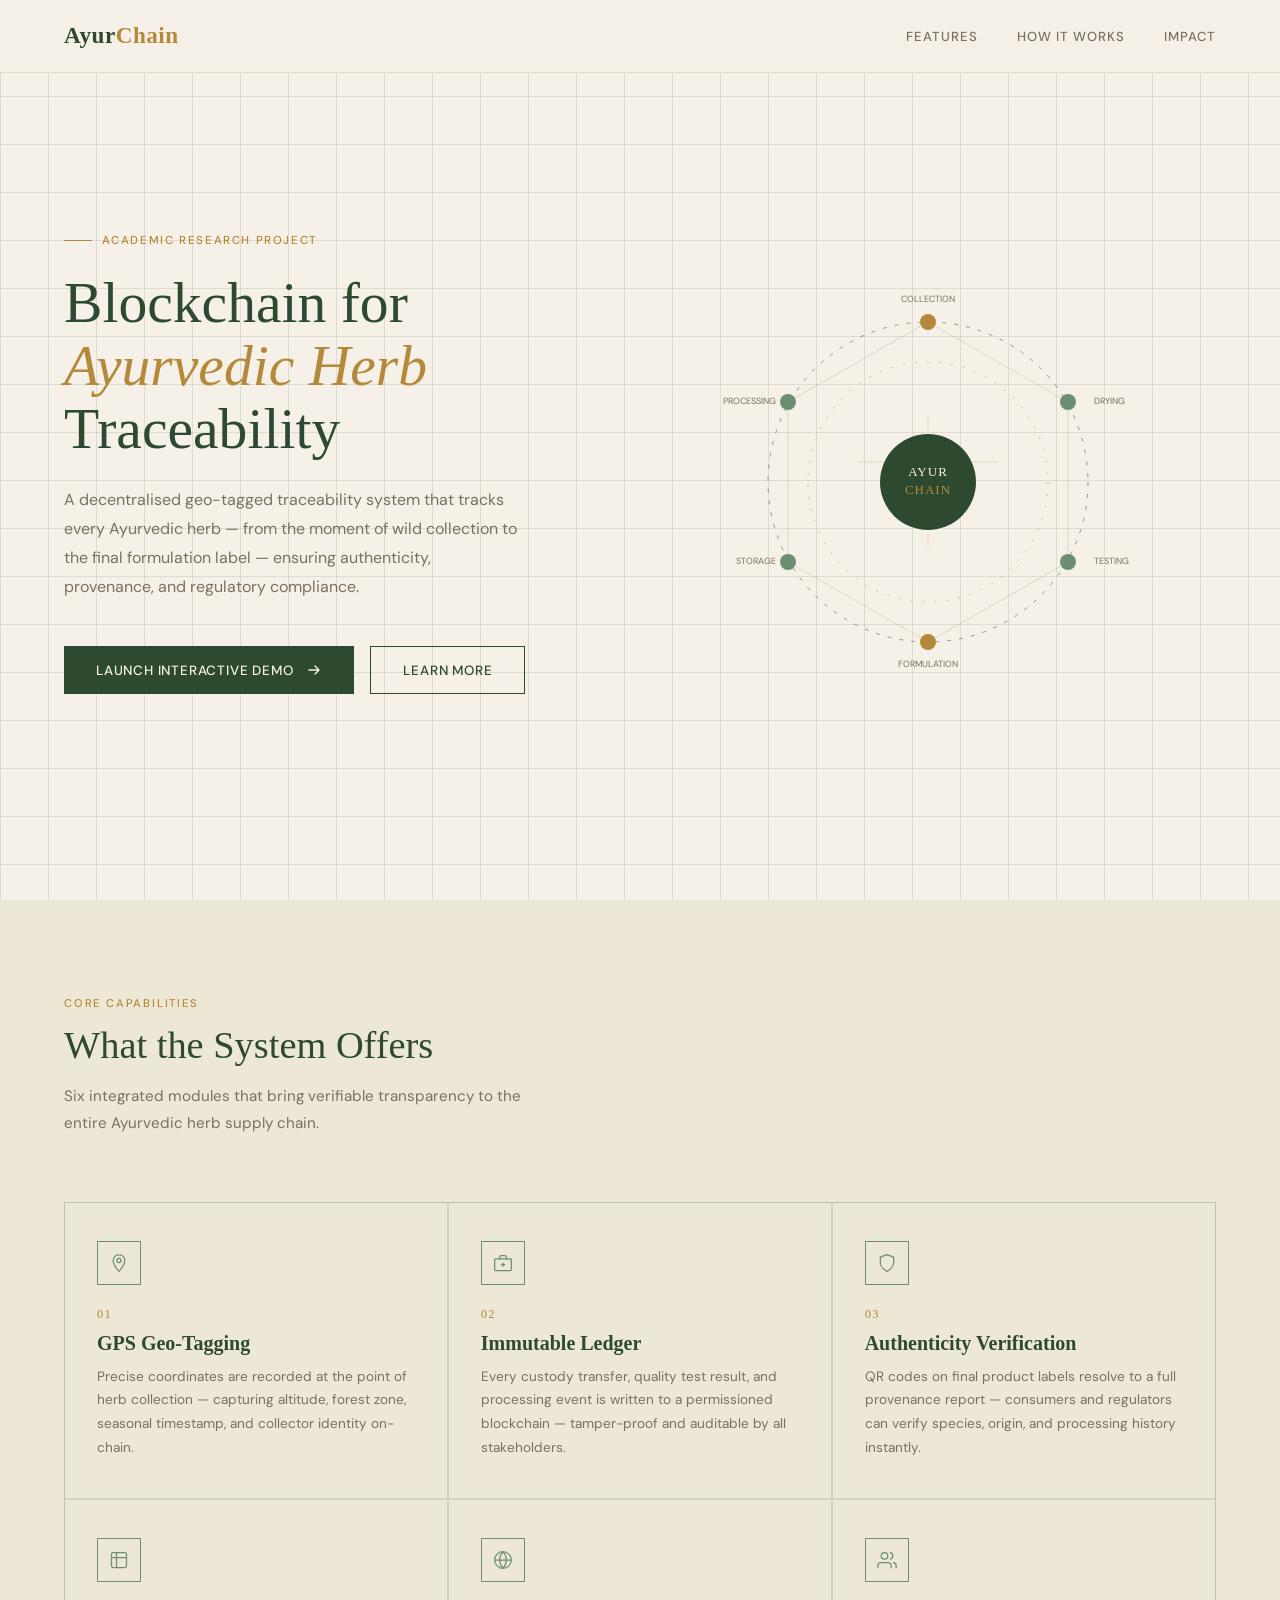
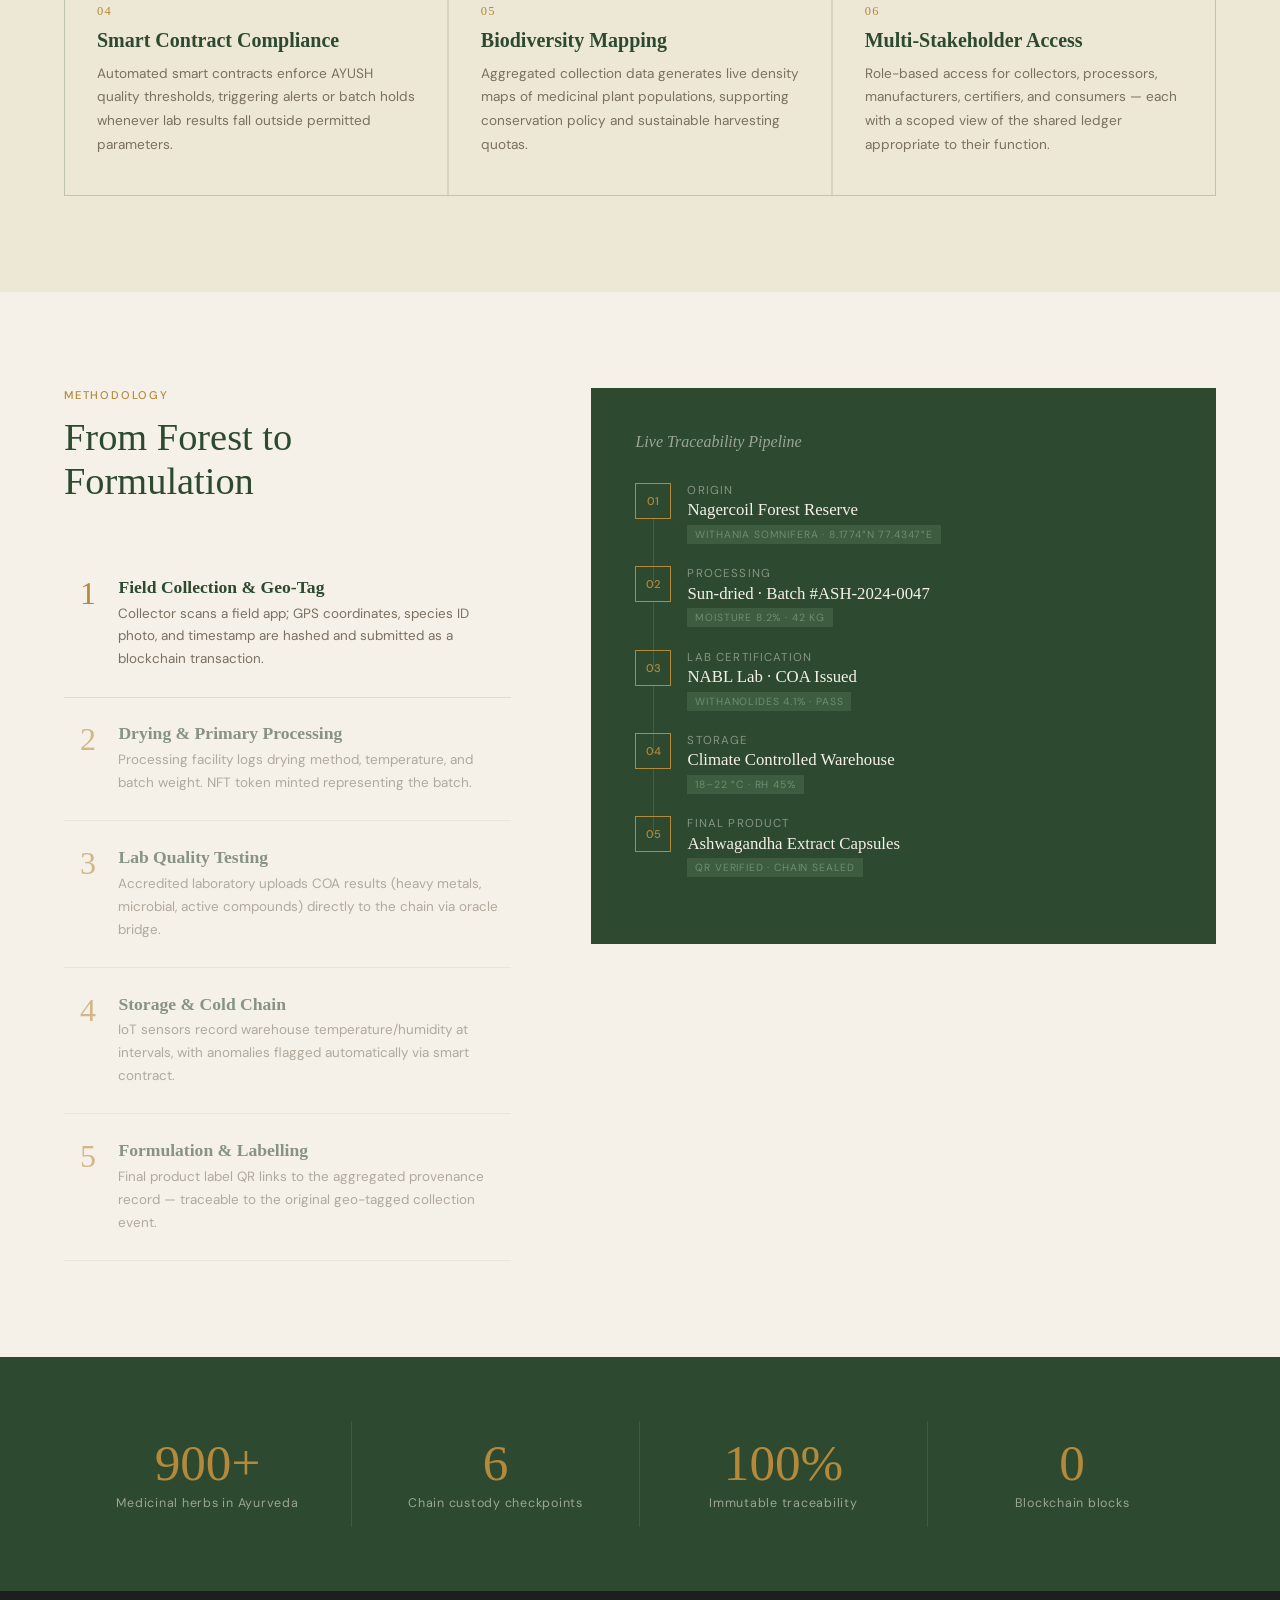
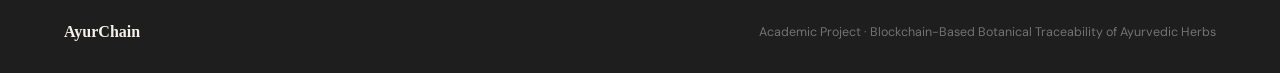
==== index.html @ 295415f4 "Add files via upload" ====
<!DOCTYPE html>
<html lang="en">
<head>
  <meta charset="UTF-8" />
  <meta name="viewport" content="width=device-width, initial-scale=1.0"/>
  <title>AyurChain — Botanical Traceability</title>
  <link href="https://fonts.googleapis.com/css2?family=Cormorant+Garant:ital,wght@0,300;0,400;0,600;1,300;1,400&family=DM+Sans:wght@300;400;500&display=swap" rel="stylesheet"/>
  <link rel="stylesheet" href="styles.css"/>

</head>
<body>

<!-- NAV -->
<nav>
  <div class="nav-logo">Ayur<span>Chain</span></div>
  <ul class="nav-links">
    <li><a href="#features">Features</a></li>
    <li><a href="#how">How It Works</a></li>
    <li><a href="#stats">Impact</a></li>
  </ul>
</nav>

<!-- HERO -->
<section class="hero">
  <div class="hero-text">
    <div class="hero-eyebrow">Academic Research Project</div>
    <h1>Blockchain for<br><em>Ayurvedic Herb</em><br>Traceability</h1>
    <p class="hero-desc">
      A decentralised geo-tagged traceability system that tracks every Ayurvedic herb — from the moment of wild collection to the final formulation label — ensuring authenticity, provenance, and regulatory compliance.
    </p>
    <div class="hero-buttons">
      <a href="Ayurchain.html" class="hero-cta">
        Launch Interactive Demo
        <svg width="16" height="16" viewBox="0 0 16 16" fill="none">
          <path d="M3 8h10M9 4l4 4-4 4" stroke="currentColor" stroke-width="1.4" stroke-linecap="round" stroke-linejoin="round"/>
        </svg>
      </a>
      <a href="#features" class="hero-cta hero-cta-secondary">
        Learn More
      </a>
    </div>
  </div>

  <div class="hero-visual">
    <div class="chain-diagram">
      <svg viewBox="0 0 420 420" fill="none" xmlns="http://www.w3.org/2000/svg">
        <!-- Rotating ring -->
        <circle class="spin" cx="210" cy="210" r="160" stroke="#2d4a30" stroke-width="0.5" stroke-dasharray="4 8"/>
        <circle cx="210" cy="210" r="120" stroke="#b5893a" stroke-width="0.5" stroke-dasharray="2 10"/>

        <!-- Geo nodes -->
        <circle class="pulse-dot" cx="210" cy="50"  r="8" fill="#b5893a"/>
        <circle class="pulse-dot" cx="350" cy="130" r="8" fill="#6b8f71"/>
        <circle class="pulse-dot" cx="350" cy="290" r="8" fill="#6b8f71"/>
        <circle class="pulse-dot" cx="210" cy="370" r="8" fill="#b5893a"/>
        <circle class="pulse-dot" cx="70"  cy="290" r="8" fill="#6b8f71"/>
        <circle class="pulse-dot" cx="70"  cy="130" r="8" fill="#6b8f71"/>

        <!-- Connecting lines -->
        <line x1="210" y1="50"  x2="350" y2="130" stroke="#b5893a" stroke-width="0.6" opacity="0.4"/>
        <line x1="350" y1="130" x2="350" y2="290" stroke="#6b8f71" stroke-width="0.6" opacity="0.4"/>
        <line x1="350" y1="290" x2="210" y2="370" stroke="#6b8f71" stroke-width="0.6" opacity="0.4"/>
        <line x1="210" y1="370" x2="70"  y2="290" stroke="#b5893a" stroke-width="0.6" opacity="0.4"/>
        <line x1="70"  y1="290" x2="70"  y2="130" stroke="#6b8f71" stroke-width="0.6" opacity="0.4"/>
        <line x1="70"  y1="130" x2="210" y2="50"  stroke="#6b8f71" stroke-width="0.6" opacity="0.4"/>

        <!-- Centre -->
        <circle cx="210" cy="210" r="48" fill="#2d4a30"/>
        <text x="210" y="204" text-anchor="middle" font-family="Cormorant Garant, serif" font-size="13" fill="#f5f0e8" letter-spacing="1">AYUR</text>
        <text x="210" y="222" text-anchor="middle" font-family="Cormorant Garant, serif" font-size="13" fill="#b5893a" letter-spacing="1">CHAIN</text>

        <!-- Node labels -->
        <text x="210" y="30"  text-anchor="middle" font-family="DM Sans,sans-serif" font-size="9" fill="#7a7062">COLLECTION</text>
        <text x="376" y="132" text-anchor="start"  font-family="DM Sans,sans-serif" font-size="9" fill="#7a7062">DRYING</text>
        <text x="376" y="292" text-anchor="start"  font-family="DM Sans,sans-serif" font-size="9" fill="#7a7062">TESTING</text>
        <text x="210" y="395" text-anchor="middle" font-family="DM Sans,sans-serif" font-size="9" fill="#7a7062">FORMULATION</text>
        <text x="58"  y="292" text-anchor="end"    font-family="DM Sans,sans-serif" font-size="9" fill="#7a7062">STORAGE</text>
        <text x="58"  y="132" text-anchor="end"    font-family="DM Sans,sans-serif" font-size="9" fill="#7a7062">PROCESSING</text>

        <!-- Hash lines decoration -->
        <line x1="140" y1="190" x2="168" y2="190" stroke="#b5893a" stroke-width="0.5" opacity="0.5"/>
        <line x1="252" y1="190" x2="280" y2="190" stroke="#b5893a" stroke-width="0.5" opacity="0.5"/>
        <line x1="210" y1="145" x2="210" y2="158" stroke="#b5893a" stroke-width="0.5" opacity="0.5"/>
        <line x1="210" y1="262" x2="210" y2="275" stroke="#b5893a" stroke-width="0.5" opacity="0.5"/>
      </svg>
    </div>
  </div>
</section>

<!-- FEATURES -->
<section class="features" id="features">
  <div class="features-header">
    <div class="section-label">Core Capabilities</div>
    <h2 class="section-title">What the System Offers</h2>
    <p class="section-sub">Six integrated modules that bring verifiable transparency to the entire Ayurvedic herb supply chain.</p>
  </div>

  <div class="features-grid">

    <div class="feature-card">
      <div class="feature-icon">
        <svg width="20" height="20" viewBox="0 0 24 24" fill="none" stroke="currentColor" stroke-width="1.5" stroke-linecap="round" stroke-linejoin="round">
          <path d="M12 2C8.13 2 5 5.13 5 9c0 5.25 7 13 7 13s7-7.75 7-13c0-3.87-3.13-7-7-7z"/>
          <circle cx="12" cy="9" r="2.5"/>
        </svg>
      </div>
      <div class="feature-num">01</div>
      <div class="feature-name">GPS Geo-Tagging</div>
      <div class="feature-desc">Precise coordinates are recorded at the point of herb collection — capturing altitude, forest zone, seasonal timestamp, and collector identity on-chain.</div>
    </div>

    <div class="feature-card">
      <div class="feature-icon">
        <svg width="20" height="20" viewBox="0 0 24 24" fill="none" stroke="currentColor" stroke-width="1.5" stroke-linecap="round" stroke-linejoin="round">
          <rect x="2" y="7" width="20" height="14" rx="1"/>
          <path d="M16 7V5a2 2 0 00-2-2h-4a2 2 0 00-2 2v2"/>
          <line x1="12" y1="12" x2="12" y2="16"/>
          <line x1="10" y1="14" x2="14" y2="14"/>
        </svg>
      </div>
      <div class="feature-num">02</div>
      <div class="feature-name">Immutable Ledger</div>
      <div class="feature-desc">Every custody transfer, quality test result, and processing event is written to a permissioned blockchain — tamper-proof and auditable by all stakeholders.</div>
    </div>

    <div class="feature-card">
      <div class="feature-icon">
        <svg width="20" height="20" viewBox="0 0 24 24" fill="none" stroke="currentColor" stroke-width="1.5" stroke-linecap="round" stroke-linejoin="round">
          <path d="M12 22s8-4 8-10V5l-8-3-8 3v7c0 6 8 10 8 10z"/>
        </svg>
      </div>
      <div class="feature-num">03</div>
      <div class="feature-name">Authenticity Verification</div>
      <div class="feature-desc">QR codes on final product labels resolve to a full provenance report — consumers and regulators can verify species, origin, and processing history instantly.</div>
    </div>

    <div class="feature-card">
      <div class="feature-icon">
        <svg width="20" height="20" viewBox="0 0 24 24" fill="none" stroke="currentColor" stroke-width="1.5" stroke-linecap="round" stroke-linejoin="round">
          <path d="M9 3H5a2 2 0 00-2 2v4m6-6h10a2 2 0 012 2v4M9 3v18m0 0h10a2 2 0 002-2V9M9 21H5a2 2 0 01-2-2V9m0 0h18"/>
        </svg>
      </div>
      <div class="feature-num">04</div>
      <div class="feature-name">Smart Contract Compliance</div>
      <div class="feature-desc">Automated smart contracts enforce AYUSH quality thresholds, triggering alerts or batch holds whenever lab results fall outside permitted parameters.</div>
    </div>

    <div class="feature-card">
      <div class="feature-icon">
        <svg width="20" height="20" viewBox="0 0 24 24" fill="none" stroke="currentColor" stroke-width="1.5" stroke-linecap="round" stroke-linejoin="round">
          <circle cx="12" cy="12" r="10"/>
          <line x1="2" y1="12" x2="22" y2="12"/>
          <path d="M12 2a15.3 15.3 0 014 10 15.3 15.3 0 01-4 10 15.3 15.3 0 01-4-10 15.3 15.3 0 014-10z"/>
        </svg>
      </div>
      <div class="feature-num">05</div>
      <div class="feature-name">Biodiversity Mapping</div>
      <div class="feature-desc">Aggregated collection data generates live density maps of medicinal plant populations, supporting conservation policy and sustainable harvesting quotas.</div>
    </div>

    <div class="feature-card">
      <div class="feature-icon">
        <svg width="20" height="20" viewBox="0 0 24 24" fill="none" stroke="currentColor" stroke-width="1.5" stroke-linecap="round" stroke-linejoin="round">
          <path d="M17 21v-2a4 4 0 00-4-4H5a4 4 0 00-4 4v2"/>
          <circle cx="9" cy="7" r="4"/>
          <path d="M23 21v-2a4 4 0 00-3-3.87"/>
          <path d="M16 3.13a4 4 0 010 7.75"/>
        </svg>
      </div>
      <div class="feature-num">06</div>
      <div class="feature-name">Multi-Stakeholder Access</div>
      <div class="feature-desc">Role-based access for collectors, processors, manufacturers, certifiers, and consumers — each with a scoped view of the shared ledger appropriate to their function.</div>
    </div>

  </div>
</section>

<!-- HOW IT WORKS -->
<section class="how" id="how">
  <div class="how-inner">
    <div>
      <div class="section-label">Methodology</div>
      <h2 class="section-title">From Forest to<br>Formulation</h2>
      <div class="steps">
        <div class="step active">
          <div class="step-num">1</div>
          <div class="step-body">
            <div class="step-title">Field Collection & Geo-Tag</div>
            <div class="step-text">Collector scans a field app; GPS coordinates, species ID photo, and timestamp are hashed and submitted as a blockchain transaction.</div>
          </div>
        </div>
        <div class="step">
          <div class="step-num">2</div>
          <div class="step-body">
            <div class="step-title">Drying & Primary Processing</div>
            <div class="step-text">Processing facility logs drying method, temperature, and batch weight. NFT token minted representing the batch.</div>
          </div>
        </div>
        <div class="step">
          <div class="step-num">3</div>
          <div class="step-body">
            <div class="step-title">Lab Quality Testing</div>
            <div class="step-text">Accredited laboratory uploads COA results (heavy metals, microbial, active compounds) directly to the chain via oracle bridge.</div>
          </div>
        </div>
        <div class="step">
          <div class="step-num">4</div>
          <div class="step-body">
            <div class="step-title">Storage & Cold Chain</div>
            <div class="step-text">IoT sensors record warehouse temperature/humidity at intervals, with anomalies flagged automatically via smart contract.</div>
          </div>
        </div>
        <div class="step">
          <div class="step-num">5</div>
          <div class="step-body">
            <div class="step-title">Formulation & Labelling</div>
            <div class="step-text">Final product label QR links to the aggregated provenance record — traceable to the original geo-tagged collection event.</div>
          </div>
        </div>
      </div>
    </div>

    <!-- Pipeline card -->
    <div class="pipeline">
      <div class="pipeline-title">Live Traceability Pipeline</div>

      <div class="pipe-step">
        <div class="pipe-dot">01</div>
        <div class="pipe-info">
          <div class="pipe-label">Origin</div>
          <div class="pipe-name">Nagercoil Forest Reserve</div>
          <div class="pipe-tag">Withania somnifera · 8.1774°N 77.4347°E</div>
        </div>
      </div>

      <div class="pipe-step">
        <div class="pipe-dot">02</div>
        <div class="pipe-info">
          <div class="pipe-label">Processing</div>
          <div class="pipe-name">Sun-dried · Batch #ASH-2024-0047</div>
          <div class="pipe-tag">Moisture 8.2% · 42 kg</div>
        </div>
      </div>

      <div class="pipe-step">
        <div class="pipe-dot">03</div>
        <div class="pipe-info">
          <div class="pipe-label">Lab Certification</div>
          <div class="pipe-name">NABL Lab · COA Issued</div>
          <div class="pipe-tag">Withanolides 4.1% · Pass</div>
        </div>
      </div>

      <div class="pipe-step">
        <div class="pipe-dot">04</div>
        <div class="pipe-info">
          <div class="pipe-label">Storage</div>
          <div class="pipe-name">Climate Controlled Warehouse</div>
          <div class="pipe-tag">18–22 °C · RH 45%</div>
        </div>
      </div>

      <div class="pipe-step">
        <div class="pipe-dot">05</div>
        <div class="pipe-info">
          <div class="pipe-label">Final Product</div>
          <div class="pipe-name">Ashwagandha Extract Capsules</div>
          <div class="pipe-tag">QR Verified · Chain Sealed</div>
        </div>
      </div>
    </div>
  </div>
</section>

<!-- STATS -->
<div class="stats" id="stats">
  <div class="stat">
    <div class="stat-num" id="herbs-count">900+</div>
    <div class="stat-label">Medicinal herbs in Ayurveda</div>
  </div>
  <div class="stat">
    <div class="stat-num" id="checkpoints-count">6</div>
    <div class="stat-label">Chain custody checkpoints</div>
  </div>
  <div class="stat">
    <div class="stat-num" id="traceability">100%</div>
    <div class="stat-label">Immutable traceability</div>
  </div>
  <div class="stat">
    <div class="stat-num" id="blocks-count">0</div>
    <div class="stat-label">Blockchain blocks</div>
  </div>
</div>

<!-- FOOTER -->
<footer>
  <strong>AyurChain</strong>
  <span>Academic Project · Blockchain-Based Botanical Traceability of Ayurvedic Herbs</span>
</footer>

<script>
  // Step hover activation
  document.querySelectorAll('.step').forEach(s => {
    s.addEventListener('mouseenter', () => {
      document.querySelectorAll('.step').forEach(x => x.classList.remove('active'));
      s.classList.add('active');
    });
  });

  // Scroll-triggered fade for feature cards
  const observer = new IntersectionObserver(entries => {
    entries.forEach((e, i) => {
      if (e.isIntersecting) {
        e.target.style.animation = `fadeUp .5s ease ${i * 0.08}s both`;
      }
    });
  }, { threshold: 0.15 });
  document.querySelectorAll('.feature-card').forEach(c => observer.observe(c));

  // Fetch live blockchain stats
  async function fetchStats() {
    try {
      const chainRes = await fetch('http://localhost:8000/chain');
      const chain = await chainRes.json();
      document.getElementById('blocks-count').textContent = chain.length;

      const batchesRes = await fetch('http://localhost:8000/batches');
      const batches = await batchesRes.json();
      // Could add more stats here
    } catch (e) {
      console.log('Backend not available:', e);
    }
  }

  // Load stats on page load
  fetchStats();
</script>
</body>
</html>
---- styles.css ----
*, *::before, *::after { box-sizing: border-box; margin: 0; padding: 0; }

:root {
  --cream:    #f5f0e8;
  --parchment:#ede7d6;
  --moss:     #2d4a30;
  --sage:     #6b8f71;
  --gold:     #b5893a;
  --charcoal: #1e1e1e;
  --muted:    #7a7062;
  --line:     rgba(45,74,48,0.12);
}

html { scroll-behavior: smooth; }

body {
  font-family: 'DM Sans', sans-serif;
  background: var(--cream);
  color: var(--charcoal);
  overflow-x: hidden;
}

/* ── NAV ─────────────────────────────── */
nav {
  position: fixed; top: 0; left: 0; right: 0; z-index: 100;
  display: flex; align-items: center; justify-content: space-between;
  padding: 1.4rem 4rem;
  background: rgba(245,240,232,0.88);
  -webkit-backdrop-filter: blur(12px);
  backdrop-filter: blur(12px);
  border-bottom: 1px solid var(--line);
}
.nav-logo {
  font-family: 'Cormorant Garant', serif;
  font-size: 1.45rem; font-weight: 600;
  color: var(--moss); letter-spacing: 0.02em;
}
.nav-logo span { color: var(--gold); }
.nav-links { display: flex; gap: 2.4rem; list-style: none; }
.nav-links a {
  font-size: 0.82rem; font-weight: 500; letter-spacing: 0.08em;
  text-transform: uppercase; text-decoration: none;
  color: var(--muted); transition: color .2s;
}
.nav-links a:hover { color: var(--moss); }

/* ── HERO ────────────────────────────── */
.hero {
  min-height: 100vh;
  display: grid; grid-template-columns: 1fr 1fr;
  align-items: center; padding: 8rem 4rem 4rem;
  position: relative; overflow: hidden;
}

/* subtle grid texture */
.hero::before {
  content: '';
  position: absolute; inset: 0;
  background-image:
    linear-gradient(var(--line) 1px, transparent 1px),
    linear-gradient(90deg, var(--line) 1px, transparent 1px);
  background-size: 48px 48px;
  pointer-events: none;
}

.hero-text { position: relative; z-index: 2; max-width: 560px; }

.hero-eyebrow {
  display: inline-flex; align-items: center; gap: .6rem;
  font-size: 0.72rem; font-weight: 500; letter-spacing: 0.14em;
  text-transform: uppercase; color: var(--gold);
  margin-bottom: 1.4rem;
}
.hero-eyebrow::before {
  content: ''; display: block;
  width: 28px; height: 1px; background: var(--gold);
}

h1 {
  font-family: 'Cormorant Garant', serif;
  font-size: clamp(2.8rem, 4.5vw, 4.4rem);
  font-weight: 300; line-height: 1.1;
  color: var(--moss); margin-bottom: 1.6rem;
}
h1 em { font-style: italic; color: var(--gold); }

.hero-desc {
  font-size: 1rem; line-height: 1.8; color: var(--muted);
  max-width: 460px; margin-bottom: 2.8rem;
}

.hero-buttons {
  display: flex; gap: 1rem; flex-wrap: wrap; margin-bottom: 2.8rem;
}

.hero-cta {
  display: inline-flex; align-items: center; gap: .8rem;
  background: var(--moss); color: var(--cream);
  padding: .9rem 2rem; font-size: .84rem;
  font-weight: 500; letter-spacing: 0.06em; text-transform: uppercase;
  text-decoration: none; border: none; cursor: pointer;
  transition: background .2s, transform .2s;
}
.hero-cta:hover { background: var(--sage); transform: translateY(-2px); }
.hero-cta svg { transition: transform .2s; }
.hero-cta:hover svg { transform: translateX(4px); }

.hero-cta-secondary {
  background: transparent; color: var(--moss); border: 1px solid var(--moss);
}

/* Geo-chain visual */
.hero-visual {
  position: relative; z-index: 2;
  display: flex; justify-content: center; align-items: center;
}
.chain-diagram {
  width: 420px; height: 420px; position: relative;
}
.chain-diagram svg { width: 100%; height: 100%; }

/* ── SECTION SHARED ──────────────────── */
section { padding: 6rem 4rem; }
.section-label {
  font-size: 0.7rem; font-weight: 500; letter-spacing: 0.16em;
  text-transform: uppercase; color: var(--gold);
  margin-bottom: .8rem;
}
.section-title {
  font-family: 'Cormorant Garant', serif;
  font-size: clamp(2rem, 3vw, 3rem);
  font-weight: 300; color: var(--moss);
  line-height: 1.15; margin-bottom: 1rem;
}
.section-sub {
  font-size: .95rem; color: var(--muted);
  line-height: 1.8; max-width: 500px;
}

/* ── FEATURES ────────────────────────── */
.features { background: var(--parchment); }
.features-header { max-width: 560px; margin-bottom: 4rem; }

.features-grid {
  display: grid;
  grid-template-columns: repeat(3, 1fr);
  gap: 1.5px;
  background: var(--line);
  border: 1px solid var(--line);
}
.feature-card {
  background: var(--parchment);
  padding: 2.4rem 2rem;
  transition: background .25s;
  cursor: default;
}
.feature-card:hover { background: var(--cream); }

.feature-icon {
  width: 44px; height: 44px;
  border: 1px solid var(--sage);
  display: flex; align-items: center; justify-content: center;
  margin-bottom: 1.4rem;
  color: var(--sage);
}

.feature-num {
  font-family: 'Cormorant Garant', serif;
  font-size: .78rem; color: var(--gold);
  letter-spacing: .1em; margin-bottom: .6rem;
}
.feature-name {
  font-family: 'Cormorant Garant', serif;
  font-size: 1.25rem; font-weight: 600;
  color: var(--moss); margin-bottom: .6rem;
}
.feature-desc {
  font-size: .85rem; line-height: 1.75;
  color: var(--muted);
}

/* ── HOW IT WORKS ────────────────────── */
.how { background: var(--cream); }
.how-inner {
  display: grid; grid-template-columns: 1fr 1.4fr;
  gap: 5rem; align-items: start;
}
.steps { margin-top: 3rem; display: flex; flex-direction: column; gap: 0; }
.step {
  display: flex; gap: 1.4rem;
  padding: 1.6rem 0;
  border-bottom: 1px solid var(--line);
  opacity: 0.55; transition: opacity .3s;
  cursor: default;
}
.step:hover, .step.active { opacity: 1; }
.step-num {
  font-family: 'Cormorant Garant', serif;
  font-size: 2rem; font-weight: 300;
  color: var(--gold); line-height: 1;
  flex-shrink: 0; width: 32px; text-align: right;
}
.step-title {
  font-family: 'Cormorant Garant', serif;
  font-size: 1.1rem; font-weight: 600;
  color: var(--moss); margin-bottom: .3rem;
}
.step-text { font-size: .84rem; color: var(--muted); line-height: 1.7; }

/* pipeline visual */
.pipeline {
  background: var(--moss);
  padding: 2.8rem;
  color: var(--cream);
  position: sticky; top: 100px;
}
.pipeline-title {
  font-family: 'Cormorant Garant', serif;
  font-size: 1rem; font-style: italic;
  color: rgba(245,240,232,.55); margin-bottom: 2rem;
}
.pipe-step {
  display: flex; align-items: flex-start;
  gap: 1rem; margin-bottom: 1.4rem; position: relative;
}
.pipe-step:not(:last-child)::after {
  content: '';
  position: absolute; left: 18px; top: 36px;
  width: 1px; height: calc(100% + .4rem);
  background: rgba(181,137,58,.3);
}
.pipe-dot {
  width: 36px; height: 36px; flex-shrink: 0;
  border: 1px solid var(--gold);
  display: flex; align-items: center; justify-content: center;
  font-size: .7rem; color: var(--gold); font-weight: 500;
}
.pipe-label {
  font-size: .72rem; color: rgba(245,240,232,.45);
  letter-spacing: .1em; text-transform: uppercase; margin-bottom: .15rem;
}
.pipe-name {
  font-family: 'Cormorant Garant', serif;
  font-size: 1.05rem; color: var(--cream);
}
.pipe-tag {
  display: inline-block; margin-top: .3rem;
  font-size: .65rem; letter-spacing: .08em;
  text-transform: uppercase;
  background: rgba(107,143,113,.25);
  color: var(--sage); padding: .18rem .5rem;
}

/* ── STATS ───────────────────────────── */
.stats {
  background: var(--moss); color: var(--cream);
  display: grid; grid-template-columns: repeat(4, 1fr);
  padding: 4rem;
}
.stat {
  text-align: center; padding: 1rem;
  border-right: 1px solid rgba(245,240,232,.1);
}
.stat:last-child { border-right: none; }
.stat-num {
  font-family: 'Cormorant Garant', serif;
  font-size: 3.2rem; font-weight: 300;
  color: var(--gold); line-height: 1;
  margin-bottom: .4rem;
}
.stat-label { font-size: .78rem; color: rgba(245,240,232,.55); letter-spacing: .06em; }

/* ── FOOTER ──────────────────────────── */
footer {
  background: var(--charcoal); color: rgba(245,240,232,.4);
  padding: 2rem 4rem;
  display: flex; align-items: center; justify-content: space-between;
  font-size: .78rem;
}
footer strong {
  font-family: 'Cormorant Garant', serif;
  color: var(--cream); font-size: 1rem;
}

/* ── ANIMATIONS ──────────────────────── */
@keyframes fadeUp {
  from { opacity: 0; transform: translateY(24px); }
  to   { opacity: 1; transform: translateY(0); }
}
@keyframes spinSlow {
  from { transform: rotate(0deg); }
  to   { transform: rotate(360deg); }
}
@keyframes pulse {
  0%, 100% { opacity: .6; }
  50%       { opacity: 1; }
}

.hero-text > * { animation: fadeUp .7s ease both; }
.hero-eyebrow { animation-delay: .1s; }
h1            { animation-delay: .22s; }
.hero-desc    { animation-delay: .34s; }
.hero-cta     { animation-delay: .46s; }

.spin { animation: spinSlow 18s linear infinite; transform-origin: center; }
.pulse-dot { animation: pulse 2.4s ease-in-out infinite; }

.pulse-dot:nth-child(3) { animation-delay: 0s; }
.pulse-dot:nth-child(4) { animation-delay: 0.6s; }
.pulse-dot:nth-child(5) { animation-delay: 1.2s; }
.pulse-dot:nth-child(6) { animation-delay: 1.8s; }
.pulse-dot:nth-child(7) { animation-delay: 2.4s; }
.pulse-dot:nth-child(8) { animation-delay: 3s; }

/* responsive */
@media (max-width: 900px) {
  nav { padding: 1.2rem 1.6rem; }
  .nav-links { display: none; }
  .hero { grid-template-columns: 1fr; padding: 6rem 1.6rem 3rem; }
  .hero-visual { display: none; }
  section { padding: 4rem 1.6rem; }
  .features-grid { grid-template-columns: 1fr; }
  .how-inner { grid-template-columns: 1fr; }
  .pipeline { position: static; }
  .stats { grid-template-columns: repeat(2,1fr); gap: 2rem; }
  footer { flex-direction: column; gap: .6rem; text-align: center; }
}
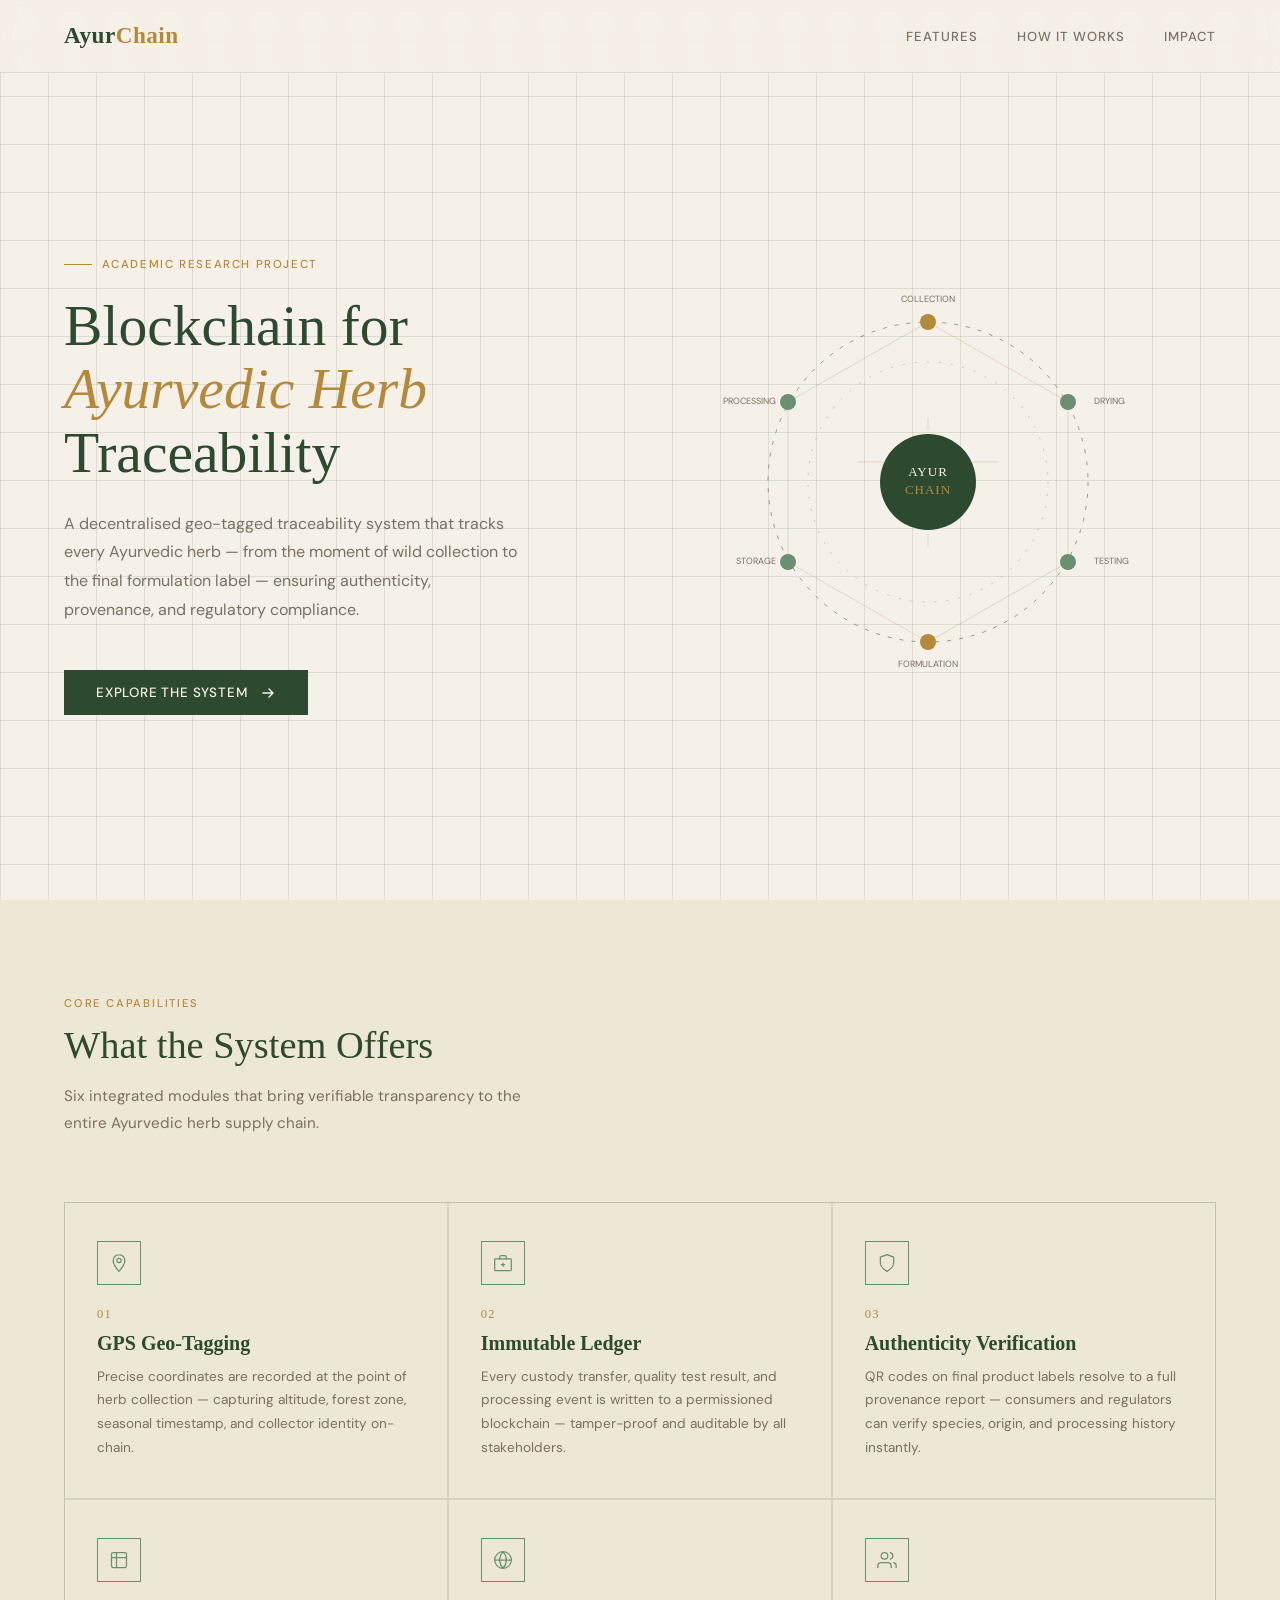
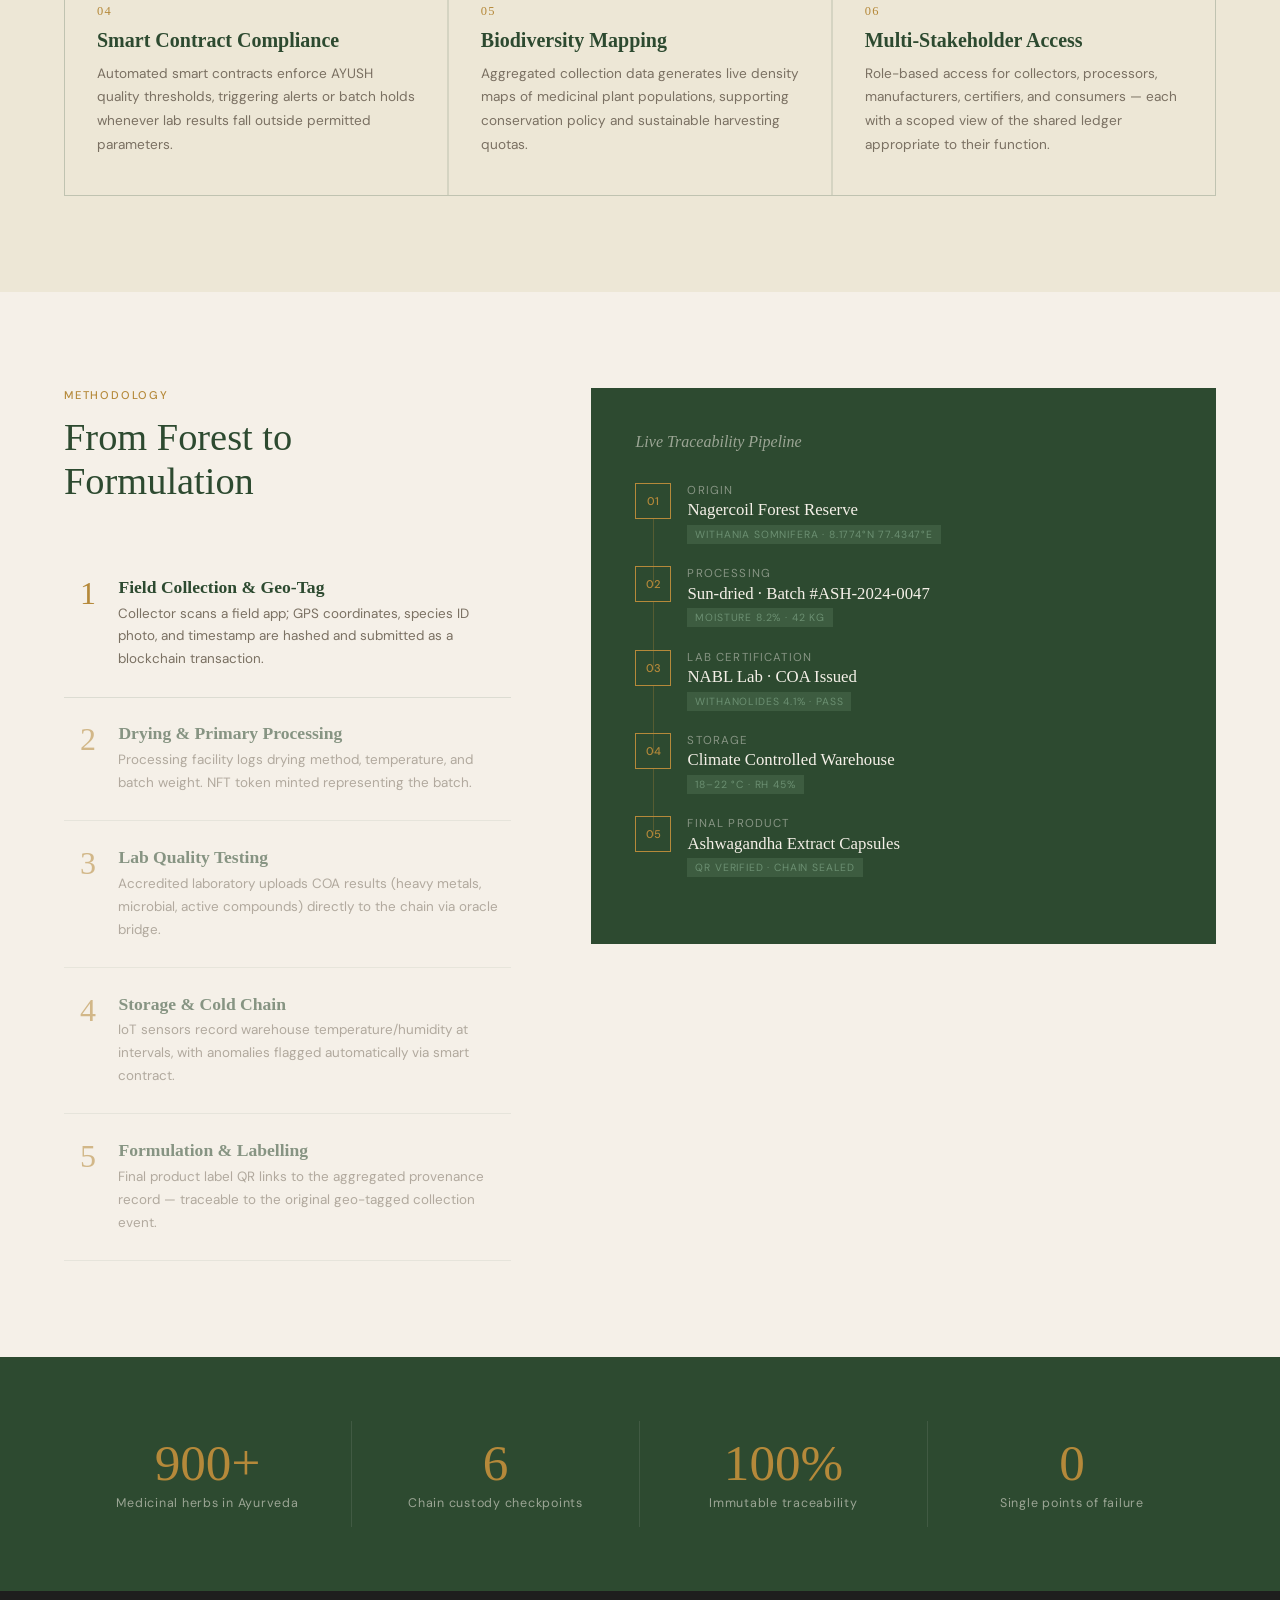
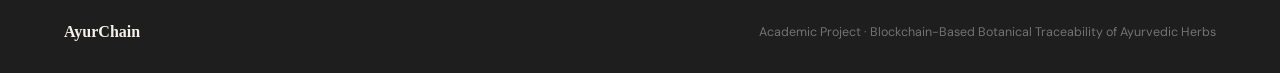
==== commit 5a7813bb: "Add files via upload" ====
--- a/index.html
+++ b/index.html
@@ -1,4 +1,3 @@
-
 <!DOCTYPE html>
 <html lang="en">
 <head>
@@ -6,8 +5,326 @@
   <meta name="viewport" content="width=device-width, initial-scale=1.0"/>
   <title>AyurChain — Botanical Traceability</title>
   <link href="https://fonts.googleapis.com/css2?family=Cormorant+Garant:ital,wght@0,300;0,400;0,600;1,300;1,400&family=DM+Sans:wght@300;400;500&display=swap" rel="stylesheet"/>
-  <link rel="stylesheet" href="styles.css"/>
-
+  <style>
+    *, *::before, *::after { box-sizing: border-box; margin: 0; padding: 0; }
+
+    :root {
+      --cream:    #f5f0e8;
+      --parchment:#ede7d6;
+      --moss:     #2d4a30;
+      --sage:     #6b8f71;
+      --gold:     #b5893a;
+      --charcoal: #1e1e1e;
+      --muted:    #7a7062;
+      --line:     rgba(45,74,48,0.12);
+    }
+
+    html { scroll-behavior: smooth; }
+
+    body {
+      font-family: 'DM Sans', sans-serif;
+      background: var(--cream);
+      color: var(--charcoal);
+      overflow-x: hidden;
+    }
+
+    /* ── NAV ─────────────────────────────── */
+    nav {
+      position: fixed; top: 0; left: 0; right: 0; z-index: 100;
+      display: flex; align-items: center; justify-content: space-between;
+      padding: 1.4rem 4rem;
+      background: rgba(245,240,232,0.88);
+      -webkit-backdrop-filter: blur(12px);
+      backdrop-filter: blur(12px);
+      border-bottom: 1px solid var(--line);
+    }
+    .nav-logo {
+      font-family: 'Cormorant Garant', serif;
+      font-size: 1.45rem; font-weight: 600;
+      color: var(--moss); letter-spacing: 0.02em;
+    }
+    .nav-logo span { color: var(--gold); }
+    .nav-links { display: flex; gap: 2.4rem; list-style: none; }
+    .nav-links a {
+      font-size: 0.82rem; font-weight: 500; letter-spacing: 0.08em;
+      text-transform: uppercase; text-decoration: none;
+      color: var(--muted); transition: color .2s;
+    }
+    .nav-links a:hover { color: var(--moss); }
+
+    /* ── HERO ────────────────────────────── */
+    .hero {
+      min-height: 100vh;
+      display: grid; grid-template-columns: 1fr 1fr;
+      align-items: center; padding: 8rem 4rem 4rem;
+      position: relative; overflow: hidden;
+    }
+
+    /* subtle grid texture */
+    .hero::before {
+      content: '';
+      position: absolute; inset: 0;
+      background-image:
+        linear-gradient(var(--line) 1px, transparent 1px),
+        linear-gradient(90deg, var(--line) 1px, transparent 1px);
+      background-size: 48px 48px;
+      pointer-events: none;
+    }
+
+    .hero-text { position: relative; z-index: 2; max-width: 560px; }
+
+    .hero-eyebrow {
+      display: inline-flex; align-items: center; gap: .6rem;
+      font-size: 0.72rem; font-weight: 500; letter-spacing: 0.14em;
+      text-transform: uppercase; color: var(--gold);
+      margin-bottom: 1.4rem;
+    }
+    .hero-eyebrow::before {
+      content: ''; display: block;
+      width: 28px; height: 1px; background: var(--gold);
+    }
+
+    h1 {
+      font-family: 'Cormorant Garant', serif;
+      font-size: clamp(2.8rem, 4.5vw, 4.4rem);
+      font-weight: 300; line-height: 1.1;
+      color: var(--moss); margin-bottom: 1.6rem;
+    }
+    h1 em { font-style: italic; color: var(--gold); }
+
+    .hero-desc {
+      font-size: 1rem; line-height: 1.8; color: var(--muted);
+      max-width: 460px; margin-bottom: 2.8rem;
+    }
+
+    .hero-cta {
+      display: inline-flex; align-items: center; gap: .8rem;
+      background: var(--moss); color: var(--cream);
+      padding: .9rem 2rem; font-size: .84rem;
+      font-weight: 500; letter-spacing: 0.06em; text-transform: uppercase;
+      text-decoration: none; border: none; cursor: pointer;
+      transition: background .2s, transform .2s;
+    }
+    .hero-cta:hover { background: var(--sage); transform: translateY(-2px); }
+    .hero-cta svg { transition: transform .2s; }
+    .hero-cta:hover svg { transform: translateX(4px); }
+
+    /* Geo-chain visual */
+    .hero-visual {
+      position: relative; z-index: 2;
+      display: flex; justify-content: center; align-items: center;
+    }
+    .chain-diagram {
+      width: 420px; height: 420px; position: relative;
+    }
+    .chain-diagram svg { width: 100%; height: 100%; }
+
+    /* ── SECTION SHARED ──────────────────── */
+    section { padding: 6rem 4rem; }
+    .section-label {
+      font-size: 0.7rem; font-weight: 500; letter-spacing: 0.16em;
+      text-transform: uppercase; color: var(--gold);
+      margin-bottom: .8rem;
+    }
+    .section-title {
+      font-family: 'Cormorant Garant', serif;
+      font-size: clamp(2rem, 3vw, 3rem);
+      font-weight: 300; color: var(--moss);
+      line-height: 1.15; margin-bottom: 1rem;
+    }
+    .section-sub {
+      font-size: .95rem; color: var(--muted);
+      line-height: 1.8; max-width: 500px;
+    }
+
+    /* ── FEATURES ────────────────────────── */
+    .features { background: var(--parchment); }
+    .features-header { max-width: 560px; margin-bottom: 4rem; }
+
+    .features-grid {
+      display: grid;
+      grid-template-columns: repeat(3, 1fr);
+      gap: 1.5px;
+      background: var(--line);
+      border: 1px solid var(--line);
+    }
+    .feature-card {
+      background: var(--parchment);
+      padding: 2.4rem 2rem;
+      transition: background .25s;
+      cursor: default;
+    }
+    .feature-card:hover { background: var(--cream); }
+
+    .feature-icon {
+      width: 44px; height: 44px;
+      border: 1px solid var(--sage);
+      display: flex; align-items: center; justify-content: center;
+      margin-bottom: 1.4rem;
+      color: var(--sage);
+    }
+
+    .feature-num {
+      font-family: 'Cormorant Garant', serif;
+      font-size: .78rem; color: var(--gold);
+      letter-spacing: .1em; margin-bottom: .6rem;
+    }
+    .feature-name {
+      font-family: 'Cormorant Garant', serif;
+      font-size: 1.25rem; font-weight: 600;
+      color: var(--moss); margin-bottom: .6rem;
+    }
+    .feature-desc {
+      font-size: .85rem; line-height: 1.75;
+      color: var(--muted);
+    }
+
+    /* ── HOW IT WORKS ────────────────────── */
+    .how { background: var(--cream); }
+    .how-inner {
+      display: grid; grid-template-columns: 1fr 1.4fr;
+      gap: 5rem; align-items: start;
+    }
+    .steps { margin-top: 3rem; display: flex; flex-direction: column; gap: 0; }
+    .step {
+      display: flex; gap: 1.4rem;
+      padding: 1.6rem 0;
+      border-bottom: 1px solid var(--line);
+      opacity: 0.55; transition: opacity .3s;
+      cursor: default;
+    }
+    .step:hover, .step.active { opacity: 1; }
+    .step-num {
+      font-family: 'Cormorant Garant', serif;
+      font-size: 2rem; font-weight: 300;
+      color: var(--gold); line-height: 1;
+      flex-shrink: 0; width: 32px; text-align: right;
+    }
+    .step-title {
+      font-family: 'Cormorant Garant', serif;
+      font-size: 1.1rem; font-weight: 600;
+      color: var(--moss); margin-bottom: .3rem;
+    }
+    .step-text { font-size: .84rem; color: var(--muted); line-height: 1.7; }
+
+    /* pipeline visual */
+    .pipeline {
+      background: var(--moss);
+      padding: 2.8rem;
+      color: var(--cream);
+      position: sticky; top: 100px;
+    }
+    .pipeline-title {
+      font-family: 'Cormorant Garant', serif;
+      font-size: 1rem; font-style: italic;
+      color: rgba(245,240,232,.55); margin-bottom: 2rem;
+    }
+    .pipe-step {
+      display: flex; align-items: flex-start;
+      gap: 1rem; margin-bottom: 1.4rem; position: relative;
+    }
+    .pipe-step:not(:last-child)::after {
+      content: '';
+      position: absolute; left: 18px; top: 36px;
+      width: 1px; height: calc(100% + .4rem);
+      background: rgba(181,137,58,.3);
+    }
+    .pipe-dot {
+      width: 36px; height: 36px; flex-shrink: 0;
+      border: 1px solid var(--gold);
+      display: flex; align-items: center; justify-content: center;
+      font-size: .7rem; color: var(--gold); font-weight: 500;
+    }
+    .pipe-label {
+      font-size: .72rem; color: rgba(245,240,232,.45);
+      letter-spacing: .1em; text-transform: uppercase; margin-bottom: .15rem;
+    }
+    .pipe-name {
+      font-family: 'Cormorant Garant', serif;
+      font-size: 1.05rem; color: var(--cream);
+    }
+    .pipe-tag {
+      display: inline-block; margin-top: .3rem;
+      font-size: .65rem; letter-spacing: .08em;
+      text-transform: uppercase;
+      background: rgba(107,143,113,.25);
+      color: var(--sage); padding: .18rem .5rem;
+    }
+
+    /* ── STATS ───────────────────────────── */
+    .stats {
+      background: var(--moss); color: var(--cream);
+      display: grid; grid-template-columns: repeat(4, 1fr);
+      padding: 4rem;
+    }
+    .stat {
+      text-align: center; padding: 1rem;
+      border-right: 1px solid rgba(245,240,232,.1);
+    }
+    .stat:last-child { border-right: none; }
+    .stat-num {
+      font-family: 'Cormorant Garant', serif;
+      font-size: 3.2rem; font-weight: 300;
+      color: var(--gold); line-height: 1;
+      margin-bottom: .4rem;
+    }
+    .stat-label { font-size: .78rem; color: rgba(245,240,232,.55); letter-spacing: .06em; }
+
+    /* ── FOOTER ──────────────────────────── */
+    footer {
+      background: var(--charcoal); color: rgba(245,240,232,.4);
+      padding: 2rem 4rem;
+      display: flex; align-items: center; justify-content: space-between;
+      font-size: .78rem;
+    }
+    footer strong {
+      font-family: 'Cormorant Garant', serif;
+      color: var(--cream); font-size: 1rem;
+    }
+
+    /* ── ANIMATIONS ──────────────────────── */
+    @keyframes fadeUp {
+      from { opacity: 0; transform: translateY(24px); }
+      to   { opacity: 1; transform: translateY(0); }
+    }
+    @keyframes spinSlow {
+      from { transform: rotate(0deg); }
+      to   { transform: rotate(360deg); }
+    }
+    @keyframes pulse {
+      0%, 100% { opacity: .6; }
+      50%       { opacity: 1; }
+    }
+
+    .hero-text > * { animation: fadeUp .7s ease both; }
+    .hero-eyebrow { animation-delay: .1s; }
+    h1            { animation-delay: .22s; }
+    .hero-desc    { animation-delay: .34s; }
+    .hero-cta     { animation-delay: .46s; }
+
+    .spin { animation: spinSlow 18s linear infinite; transform-origin: center; }
+    .pulse-dot { animation: pulse 2.4s ease-in-out infinite; }
+    .pulse-dot-0 { animation-delay: 0s; }
+    .pulse-dot-06 { animation-delay: 0.6s; }
+    .pulse-dot-12 { animation-delay: 1.2s; }
+    .pulse-dot-18 { animation-delay: 1.8s; }
+    .pulse-dot-24 { animation-delay: 2.4s; }
+    .pulse-dot-3 { animation-delay: 3s; }
+
+    /* responsive */
+    @media (max-width: 900px) {
+      nav { padding: 1.2rem 1.6rem; }
+      .nav-links { display: none; }
+      .hero { grid-template-columns: 1fr; padding: 6rem 1.6rem 3rem; }
+      .hero-visual { display: none; }
+      section { padding: 4rem 1.6rem; }
+      .features-grid { grid-template-columns: 1fr; }
+      .how-inner { grid-template-columns: 1fr; }
+      .pipeline { position: static; }
+      .stats { grid-template-columns: repeat(2,1fr); gap: 2rem; }
+      footer { flex-direction: column; gap: .6rem; text-align: center; }
+    }
+  </style>
 </head>
 <body>
 
@@ -29,17 +346,12 @@
     <p class="hero-desc">
       A decentralised geo-tagged traceability system that tracks every Ayurvedic herb — from the moment of wild collection to the final formulation label — ensuring authenticity, provenance, and regulatory compliance.
     </p>
-    <div class="hero-buttons">
-      <a href="Ayurchain.html" class="hero-cta">
-        Launch Interactive Demo
-        <svg width="16" height="16" viewBox="0 0 16 16" fill="none">
-          <path d="M3 8h10M9 4l4 4-4 4" stroke="currentColor" stroke-width="1.4" stroke-linecap="round" stroke-linejoin="round"/>
-        </svg>
-      </a>
-      <a href="#features" class="hero-cta hero-cta-secondary">
-        Learn More
-      </a>
-    </div>
+    <a href="ayurchain.html" class="hero-cta">
+      Explore the System
+      <svg width="16" height="16" viewBox="0 0 16 16" fill="none">
+        <path d="M3 8h10M9 4l4 4-4 4" stroke="currentColor" stroke-width="1.4" stroke-linecap="round" stroke-linejoin="round"/>
+      </svg>
+    </a>
   </div>
 
   <div class="hero-visual">
@@ -50,12 +362,12 @@
         <circle cx="210" cy="210" r="120" stroke="#b5893a" stroke-width="0.5" stroke-dasharray="2 10"/>
 
         <!-- Geo nodes -->
-        <circle class="pulse-dot" cx="210" cy="50"  r="8" fill="#b5893a"/>
-        <circle class="pulse-dot" cx="350" cy="130" r="8" fill="#6b8f71"/>
-        <circle class="pulse-dot" cx="350" cy="290" r="8" fill="#6b8f71"/>
-        <circle class="pulse-dot" cx="210" cy="370" r="8" fill="#b5893a"/>
-        <circle class="pulse-dot" cx="70"  cy="290" r="8" fill="#6b8f71"/>
-        <circle class="pulse-dot" cx="70"  cy="130" r="8" fill="#6b8f71"/>
+        <circle class="pulse-dot pulse-dot-0" cx="210" cy="50"  r="8" fill="#b5893a"/>
+        <circle class="pulse-dot pulse-dot-06" cx="350" cy="130" r="8" fill="#6b8f71"/>
+        <circle class="pulse-dot pulse-dot-12" cx="350" cy="290" r="8" fill="#6b8f71"/>
+        <circle class="pulse-dot pulse-dot-18" cx="210" cy="370" r="8" fill="#b5893a"/>
+        <circle class="pulse-dot pulse-dot-24" cx="70"  cy="290" r="8" fill="#6b8f71"/>
+        <circle class="pulse-dot pulse-dot-3" cx="70"  cy="130" r="8" fill="#6b8f71"/>
 
         <!-- Connecting lines -->
         <line x1="210" y1="50"  x2="350" y2="130" stroke="#b5893a" stroke-width="0.6" opacity="0.4"/>
@@ -276,20 +588,20 @@
 <!-- STATS -->
 <div class="stats" id="stats">
   <div class="stat">
-    <div class="stat-num" id="herbs-count">900+</div>
+    <div class="stat-num">900+</div>
     <div class="stat-label">Medicinal herbs in Ayurveda</div>
   </div>
   <div class="stat">
-    <div class="stat-num" id="checkpoints-count">6</div>
+    <div class="stat-num">6</div>
     <div class="stat-label">Chain custody checkpoints</div>
   </div>
   <div class="stat">
-    <div class="stat-num" id="traceability">100%</div>
+    <div class="stat-num">100%</div>
     <div class="stat-label">Immutable traceability</div>
   </div>
   <div class="stat">
-    <div class="stat-num" id="blocks-count">0</div>
-    <div class="stat-label">Blockchain blocks</div>
+    <div class="stat-num">0</div>
+    <div class="stat-label">Single points of failure</div>
   </div>
 </div>
 
@@ -317,24 +629,6 @@
     });
   }, { threshold: 0.15 });
   document.querySelectorAll('.feature-card').forEach(c => observer.observe(c));
-
-  // Fetch live blockchain stats
-  async function fetchStats() {
-    try {
-      const chainRes = await fetch('http://localhost:8000/chain');
-      const chain = await chainRes.json();
-      document.getElementById('blocks-count').textContent = chain.length;
-
-      const batchesRes = await fetch('http://localhost:8000/batches');
-      const batches = await batchesRes.json();
-      // Could add more stats here
-    } catch (e) {
-      console.log('Backend not available:', e);
-    }
-  }
-
-  // Load stats on page load
-  fetchStats();
 </script>
 </body>
-</html>
+</html>
